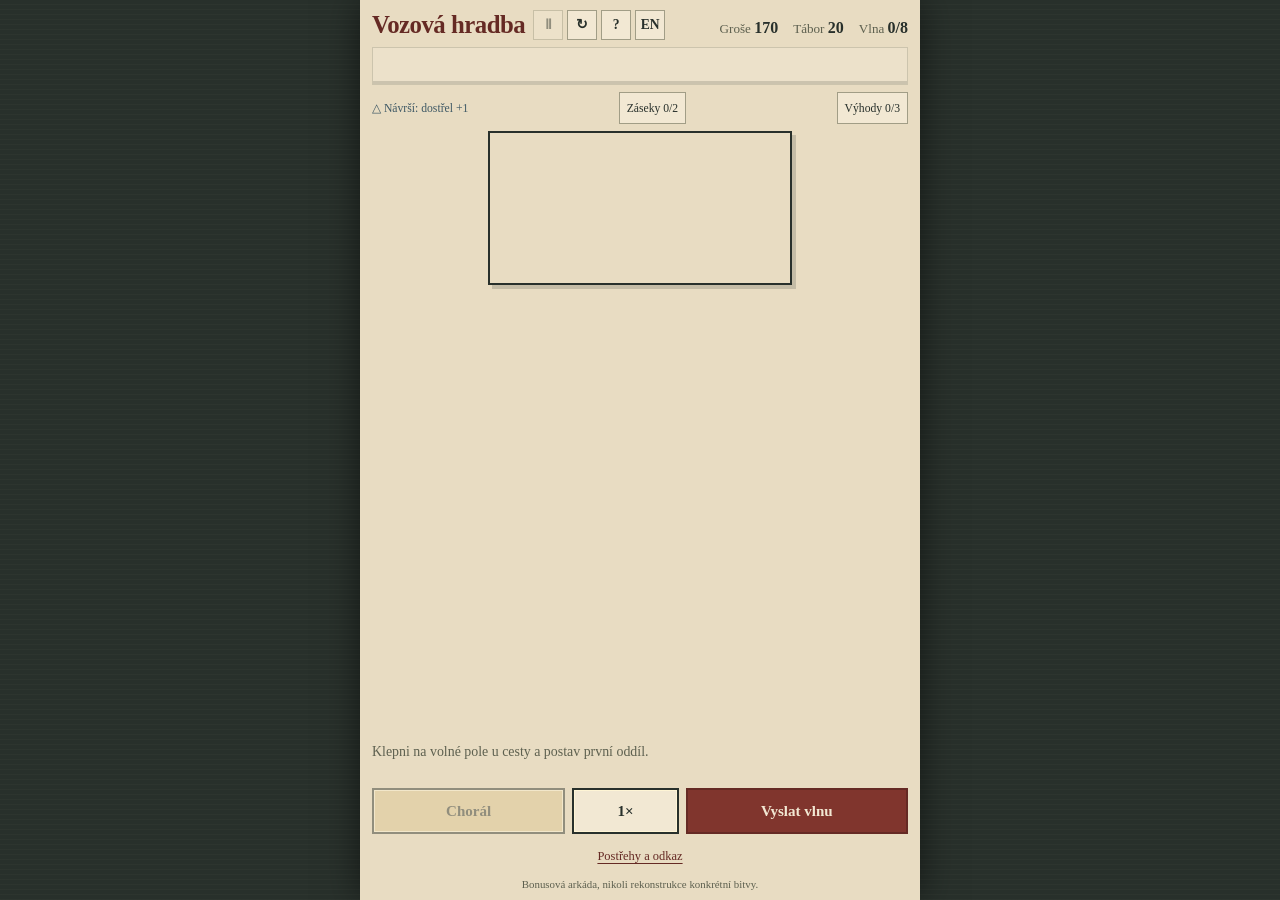
==== bonus/vozova-hradba/index.html @ b23be327 "Přidat samostatnou bonusovou hru Vozová hradba" ====
<!doctype html>
<html lang="cs">
<head>
    <meta charset="utf-8">
    <meta name="viewport" content="width=device-width, initial-scale=1, viewport-fit=cover">
    <meta name="description" content="Vozová hradba: samostatná minihra ze světa Husitských válek.">
    <title>Vozová hradba · Husitské války</title>
    <link rel="stylesheet" href="style.css?v=9">
</head>
<body>
    <main id="app" class="app">
        <header class="hud">
            <div class="brand-row">
                <h1 id="title">Vozová hradba</h1>
                <div class="small-actions">
                    <button id="pause-button" class="icon-button" type="button" aria-label="Pozastavit hru" title="Pauza (P)" disabled>Ⅱ</button>
                    <button id="restart-button" class="icon-button" type="button" aria-label="Nová obrana" title="Nová obrana">↻</button>
                    <button id="help-button" class="icon-button" type="button" aria-label="Jak hrát">?</button>
                    <button id="language-button" class="icon-button lang-button" type="button" aria-label="Switch to English">EN</button>
                </div>
            </div>
            <div class="stats" aria-live="off">
                <span><span id="gold-label">Groše</span> <strong id="gold-value">170</strong></span>
                <span id="camp-wrap"><span id="camp-label">Tábor</span> <strong id="camp-value">20</strong></span>
                <span><span id="wave-label">Vlna</span> <strong id="wave-value">0/8</strong></span>
            </div>
        </header>

        <section class="wave-brief" aria-label="Průběh a složení vlny">
            <div class="wave-caption"><strong id="wave-heading"></strong><span id="wave-remaining"></span></div>
            <div id="wave-roster" class="wave-roster"></div>
            <progress id="wave-progress" max="1" value="0" aria-label="Průběh vlny"></progress>
        </section>

        <nav class="map-tools" aria-label="Terén a příprava obrany" id="map-tools">
            <span id="hill-legend">△ Návrší: dostřel +1</span>
            <button id="barricades-button" type="button">Záseky 0/2</button>
            <button id="tactics-button" type="button">Výhody 0/3</button>
        </nav>

        <section id="stage" class="stage" aria-label="Herní mapa">
            <canvas id="battlefield" tabindex="0" aria-label="Klikatá cesta shora k husitskému táboru. Klepni na volné pole u cesty a postav oddíl."></canvas>
            <div id="paused-banner" class="paused-banner" hidden></div>
        </section>

        <p id="message" class="message" role="status" aria-live="polite">Klepni na volné pole u cesty a postav první oddíl.</p>
        <div class="controls">
            <button id="choral-button" class="action-button choral" type="button" disabled>Chorál</button>
            <button id="speed-button" class="action-button speed" type="button" aria-label="Rychlost hry">1×</button>
            <button id="wave-button" class="action-button primary" type="button">Vyslat vlnu</button>
        </div>
        <button id="feedback-button" class="text-button tester-link" type="button">Postřehy a odkaz</button>
        <p class="historical-note" id="historical-note">Bonusová arkáda, nikoli rekonstrukce konkrétní bitvy.</p>

        <section id="coach" class="coach" aria-label="Krátké zaučení" hidden>
            <span id="coach-progress" class="coach-progress"></span>
            <h2 id="coach-title"></h2>
            <p id="coach-body"></p>
            <div class="coach-actions">
                <button id="coach-action" class="action-button primary" type="button"></button>
                <button id="coach-skip" class="text-button" type="button">Vypnout tipy</button>
            </div>
        </section>
        <section id="build-sheet" class="sheet" aria-labelledby="sheet-title" hidden></section>
        <div id="overlay" class="overlay" hidden>
            <section class="overlay-card" role="dialog" aria-modal="true" aria-labelledby="overlay-title" tabindex="-1">
                <h2 id="overlay-title"></h2>
                <div id="overlay-body"></div>
                <button id="overlay-button" class="action-button primary" type="button"></button>
                <button id="overlay-secondary" class="action-button" type="button" hidden></button>
            </section>
        </div>
    </main>
    <script src="../../js/data/unitTypes.js?v=8.17"></script>
    <script src="../../js/ui/WoodcutRenderer.js?v=8.26"></script>
    <script src="game.js?v=9"></script>
    <script src="session.js?v=9"></script>
    <script src="ui.js?v=9"></script>
</body>
</html>
---- bonus/vozova-hradba/style.css ----
/* Stejný dřevořezový jazyk a barvy jako bojiště hlavní hry. */
:root {
    color-scheme: light;
    --field-page: #e8dcc2;
    --field-page-light: #f2e8d3;
    --field-ink: #28302b;
    --field-ink-soft: #5d604f;
    --field-rule: #a19d86;
    --field-red: #80352d;
    --field-red-dark: #652a24;
    --field-blue: #3f5965;
    --field-gold: #ad8b50;
    font-family: 'Palatino Linotype', 'Book Antiqua', Palatino, Georgia, serif;
}
* { box-sizing: border-box; }
body {
    margin: 0;
    min-height: 100dvh;
    background: repeating-linear-gradient(0deg, rgba(255,242,196,.025) 0 1px, transparent 1px 5px), var(--field-ink);
    color: var(--field-ink);
}
button { font: inherit; color: inherit; cursor: pointer; }
button:disabled { cursor: default; opacity: .45; }
input, select, textarea { font: inherit; color: inherit; }
.text-button { border: 0; background: none; text-decoration: underline; text-underline-offset: 3px; min-height: 30px; padding: 4px 6px; color: var(--field-red-dark); font-size: .78rem; }
.tester-link { flex: 0 0 auto; align-self: center; }
[hidden] { display: none !important; }
:focus-visible { outline: 3px solid var(--field-gold); outline-offset: 2px; }

.app {
    position: relative;
    display: flex;
    flex-direction: column;
    gap: 7px;
    width: min(100%, 560px);
    min-height: 640px;
    height: 100dvh;
    margin: 0 auto;
    padding: 10px 12px calc(10px + env(safe-area-inset-bottom, 0px));
    background: var(--field-page);
    box-shadow: 0 0 35px #0008;
    overflow: hidden;
}
.hud { flex: 0 0 auto; display: flex; align-items: baseline; justify-content: space-between; gap: 8px; flex-wrap: wrap; }
.brand-row { display: flex; align-items: center; gap: 8px; }
.brand-row h1 {
    margin: 0;
    color: var(--field-red-dark);
    font-size: clamp(1.2rem, 4vw, 1.55rem);
    line-height: 1;
    letter-spacing: -.02em;
}
.small-actions { display: flex; gap: 4px; }
.icon-button {
    width: 30px;
    height: 30px;
    padding: 0;
    border: 1px solid var(--field-rule);
    background: var(--field-page-light);
    font-weight: bold;
    line-height: 1;
    font-size: .85rem;
}
.icon-button:hover { background: #e1d2ad; }
.icon-button[aria-pressed="true"] { background: var(--field-red); color: var(--field-page-light); }
.stats { display: flex; gap: clamp(6px, 2vw, 15px); font-size: .82rem; color: var(--field-ink-soft); font-variant-numeric: tabular-nums; }
.stats strong { color: var(--field-ink); font-size: 1rem; }
.stats .low strong { color: var(--field-red); }
.wave-brief { flex: 0 0 auto; padding: 6px 9px 0; background: #f2e8d380; border: 1px solid #a19d8670; }
.wave-caption { display: flex; justify-content: space-between; gap: 8px; font-size: .74rem; color: var(--field-ink-soft); }
.wave-caption strong { color: var(--field-blue); }
.wave-roster { display: flex; align-items: center; flex-wrap: wrap; gap: 3px 13px; min-height: 24px; }
.enemy-badge { display: inline-flex; align-items: center; gap: 4px; font-size: .72rem; white-space: nowrap; }
.enemy-badge > span:first-child { display: flex; }
.enemy-badge .woodcut-icon { width: 20px; height: 20px; color: var(--field-blue); }
#wave-progress { display: block; appearance: none; width: calc(100% + 18px); height: 3px; margin: 3px -9px 0; border: 0; background: #a19d8640; color: var(--field-blue); }
#wave-progress::-webkit-progress-bar { background: #a19d8640; }
#wave-progress::-webkit-progress-value { background: var(--field-blue); }
#wave-progress::-moz-progress-bar { background: var(--field-blue); }
.map-tools { flex: 0 0 auto; display: flex; align-items: center; justify-content: space-between; gap: 5px; font-size: .73rem; }
.map-tools > span { color: var(--field-blue); }
.map-tools button { min-height: 32px; padding: 4px 7px; border: 1px solid var(--field-rule); background: var(--field-page-light); white-space: nowrap; }
.map-tools button:hover { background: #dfd0ab; }
.stage { position: relative; flex: 1 1 auto; min-height: 0; display: grid; place-items: start center; overflow: hidden; }
.paused-banner { position: absolute; z-index: 2; top: 8px; left: 50%; transform: translateX(-50%); padding: 6px 12px; color: var(--field-page-light); background: var(--field-red); border: 1px solid var(--field-ink); font-size: .8rem; white-space: nowrap; pointer-events: none; box-shadow: 2px 2px 0 #28302b50; }
#battlefield {
    display: block;
    max-width: 100%;
    max-height: 100%;
    border: 2px solid var(--field-ink);
    box-shadow: 4px 4px 0 #28302b30;
    touch-action: none;
    background: var(--field-page);
    cursor: crosshair;
}
.message {
    flex: 0 0 auto;
    min-height: 2.7em;
    margin: 0;
    color: var(--field-ink-soft);
    font-size: .87rem;
    line-height: 1.3;
}
.controls { flex: 0 0 auto; display: grid; grid-template-columns: 1fr .55fr 1.15fr; gap: 7px; }
.action-button {
    min-height: 46px;
    padding: 8px 7px;
    border: 2px solid var(--field-ink);
    border-radius: 0;
    background: var(--field-page-light);
    font-weight: bold;
    font-size: .94rem;
    box-shadow: inset 0 0 0 1px #fff5d5;
}
.action-button:hover:not(:disabled) { background: #e2d5b5; }
.action-button:active:not(:disabled) { transform: translate(1px, 1px); }
.action-button.primary { color: var(--field-page-light); background: var(--field-red); border-color: var(--field-red-dark); box-shadow: none; }
.action-button.primary:hover:not(:disabled) { background: var(--field-red-dark); }
.action-button.choral { background: #dec791; }
.action-button.choral.active { color: var(--field-page-light); background: var(--field-gold); opacity: 1; }
.historical-note { flex: 0 0 auto; margin: 0; color: var(--field-ink-soft); text-align: center; font-size: .68rem; }

.sheet {
    position: absolute;
    z-index: 5;
    bottom: 9px;
    left: 8px;
    right: 8px;
    padding: 10px;
    border: 2px solid var(--field-ink);
    background: var(--field-page-light);
    box-shadow: 0 -6px 0 #28302b1e, 0 10px 30px #161c19a0;
    overflow-y: auto;
    overscroll-behavior: contain;
}
.coach { position: absolute; z-index: 3; left: 10px; right: 10px; padding: 12px; border: 2px solid var(--field-gold); background: var(--field-page-light); box-shadow: 4px 4px 0 #28302b30; }
.coach-progress { color: var(--field-ink-soft); font-size: .68rem; text-transform: uppercase; letter-spacing: .08em; }
.coach h2 { margin: 3px 0 6px; color: var(--field-red-dark); font-size: 1.06rem; }
.coach p { margin: 0 0 9px; color: var(--field-ink-soft); font-size: .82rem; line-height: 1.35; }
.coach-actions { display: flex; justify-content: space-between; align-items: center; gap: 8px; }
.coach .action-button { min-height: 36px; font-size: .8rem; }
.sheet-heading { display: flex; justify-content: space-between; align-items: center; gap: 10px; margin-bottom: 8px; }
.sheet h2 { margin: 0; color: var(--field-red-dark); font-size: 1.15rem; }
.close-button { border: 0; background: none; color: var(--field-ink-soft); font-size: 1.7rem; line-height: 1; min-width: 32px; min-height: 32px; }
.close-button:hover { color: var(--field-ink); }
.options { display: grid; grid-template-columns: repeat(2, minmax(0, 1fr)); gap: 8px; }
.option {
    display: grid;
    grid-template-columns: 30px minmax(0, 1fr);
    gap: 2px 6px;
    min-height: 58px;
    padding: 6px 8px;
    border: 1px solid var(--field-rule);
    border-top: 3px solid var(--field-ink);
    background: var(--field-page);
    text-align: left;
}
.option:hover:not(:disabled), .option:focus-visible { background: #dfd0ab; }
.option.selected { border-color: var(--field-red); background: #e2cfaa; box-shadow: inset 0 0 0 1px var(--field-red); }
.option-icon { grid-row: 1 / 3; align-self: center; display: flex; }
.option .woodcut-icon { width: 30px; height: 30px; color: var(--field-red); }
.option-name { display: flex; flex-wrap: wrap; justify-content: space-between; gap: 0 4px; font-weight: bold; font-size: .9rem; }
.option-name b { margin-left: auto; color: var(--field-red-dark); font-variant-numeric: tabular-nums; }
.option-desc { grid-column: 2; color: var(--field-ink-soft); font-size: .72rem; line-height: 1.25; }
.option.unaffordable .option-name b { color: var(--field-ink-soft); }
.build-detail { margin: 8px 0; font-size: .78rem; line-height: 1.3; color: var(--field-ink-soft); min-height: 2.6em; }
.build-detail.placement-warning { color: var(--field-red); font-weight: bold; }
.build-footer { display: grid; grid-template-columns: 1fr auto; gap: 10px; align-items: center; border-top: 1px solid #a19d8670; padding-top: 8px; }
.build-stats { color: var(--field-ink-soft); font-size: .74rem; line-height: 1.4; }
.build-footer .action-button { min-height: 42px; padding-inline: 15px; font-size: .85rem; }
.sheet-info { color: var(--field-ink-soft); font-size: .88rem; line-height: 1.35; margin: 2px 0 12px; }
.effect-note { margin: 0 0 8px; color: var(--field-ink-soft); font-size: .76rem; line-height: 1.4; }
.effect-live { margin: 0 0 12px; color: var(--field-red); font-size: .76rem; font-weight: bold; font-variant-numeric: tabular-nums; }
.upgrade-preview { margin: 0 0 12px; padding-top: 8px; border-top: 1px solid #a19d8670; color: var(--field-blue); font-size: .77rem; line-height: 1.4; }
.sheet-actions { display: grid; grid-template-columns: 1fr 1fr; gap: 8px; }
.terrain-note, .tactic-note { margin: 6px 0; color: var(--field-blue); font-size: .77rem; line-height: 1.35; }
.terrain-note { padding-left: 8px; border-left: 3px solid var(--field-gold); }
.route-tabs { display: grid; grid-template-columns: 1fr 1fr; gap: 8px; margin-bottom: 8px; }
.route-tab { min-height: 36px; border: 1px solid var(--field-rule); background: var(--field-page); font-size: .8rem; }
.route-tab[aria-pressed="true"] { border-color: var(--field-red); background: #e2cfaa; }
.barricade-action { width: 100%; }

.overlay { position: absolute; z-index: 7; inset: 0; display: grid; place-items: center; padding: 18px; background: #19201bc2; }
.overlay-card {
    display: flex;
    flex-direction: column;
    width: min(100%, 390px);
    padding: 22px;
    border: 2px solid var(--field-ink);
    border-top: 5px solid var(--field-red);
    background: var(--field-page-light);
    box-shadow: 7px 7px 0 #0007;
    text-align: center;
    max-height: 100%;
    overflow: hidden;
}
.overlay-card h2 { flex: 0 0 auto; color: var(--field-red-dark); font-size: 1.8rem; margin: 0 0 8px; }
#overlay-body { min-height: 0; overflow-y: auto; overscroll-behavior: contain; }
.overlay-card p { color: var(--field-ink-soft); margin: 8px 0; }
.overlay-card ul { color: var(--field-ink-soft); text-align: left; padding-left: 20px; line-height: 1.4; }
.overlay-card .action-button { flex: 0 0 auto; margin-top: 10px; width: 100%; }
.choice-list { display: grid; gap: 10px; margin: 15px 0; }
.choice-card { display: grid; grid-template-columns: 32px minmax(0, 1fr); gap: 4px 9px; padding: 12px; border: 1px solid var(--field-rule); border-left: 4px solid var(--field-ink); background: var(--field-page); text-align: left; }
.choice-card[aria-pressed="true"] { border-color: var(--field-red); background: #e2cfaa; box-shadow: inset 0 0 0 1px var(--field-red); }
.choice-card:hover { background: #dfd0ab; }
.choice-card .woodcut-icon { width: 32px; height: 32px; color: var(--field-red); }
.choice-card > span:first-child { grid-row: 1 / 3; align-self: center; }
.choice-card strong { color: var(--field-red-dark); font-size: 1rem; }
.choice-card small { grid-column: 2; color: var(--field-ink-soft); font-size: .8rem; line-height: 1.4; }
.overlay-card .choice-note { font-size: .78rem; line-height: 1.4; }
.perk-record { border-top: 1px solid var(--field-rule); padding: 10px 0; text-align: left; }
.perk-record strong { color: var(--field-red-dark); }
.perk-record p { font-size: .85rem; line-height: 1.4; }
.result-card { width: min(100%, 460px); }
.overlay-card .result-grade { color: var(--field-gold); font-weight: bold; }
.result-stats { display: grid; grid-template-columns: repeat(3, 1fr); gap: 6px; margin: 14px 0 8px; }
.result-stats > div { display: flex; flex-direction: column; gap: 3px; padding: 8px 3px; background: var(--field-page); border-bottom: 2px solid var(--field-gold); }
.result-stats strong { font-size: 1.35rem; font-variant-numeric: tabular-nums; }
.result-stats span { color: var(--field-ink-soft); font-size: .7rem; }
.record-line { font-size: .75rem; }
.result-table { width: 100%; margin-top: 16px; border-collapse: collapse; text-align: right; font-size: .83rem; font-variant-numeric: tabular-nums; }
.result-table caption { text-align: left; font-weight: bold; color: var(--field-red-dark); margin-bottom: 8px; }
.result-table th, .result-table td { padding: 7px 3px; border-bottom: 1px solid #a19d8670; }
.result-table th:first-child { text-align: left; }
.result-table thead { font-size: .71rem; color: var(--field-ink-soft); }
.overlay-card .result-note { font-size: .68rem; line-height: 1.4; text-align: left; }
.result-support { padding: 10px; margin: 14px 0; border-left: 3px solid var(--field-gold); background: var(--field-page); text-align: left; }
.overlay-card h3 { font-size: .93rem; color: var(--field-red-dark); margin: 9px 0 5px; }
.result-support h3 { margin-top: 0; }
.result-support p, .result-perks { font-size: .8rem; line-height: 1.35; }
.result-hint { text-align: left; border-top: 1px solid var(--field-rule); padding-top: 10px; margin-top: 12px; }
.result-hint strong { color: var(--field-red-dark); font-size: .85rem; }
.result-hint p { font-size: .81rem; line-height: 1.4; }
.feedback-form { display: grid; gap: 12px; margin: 14px 0; text-align: left; }
.feedback-form label { display: grid; gap: 5px; color: var(--field-ink); font-size: .8rem; font-weight: bold; }
.feedback-form select, .feedback-form textarea { width: 100%; min-width: 0; padding: 8px; border: 1px solid var(--field-rule); border-radius: 0; background: #fff8e8; font-size: 16px; font-weight: normal; }
.feedback-form select { min-height: 42px; }
.feedback-form textarea { resize: vertical; }
.copy-status { font-size: .78rem; line-height: 1.4; }

@media (max-width: 430px) {
    .app { padding-inline: 8px; }
    .hud { align-items: center; }
    .brand-row { width: 100%; justify-content: space-between; gap: 4px; }
    .icon-button { width: 32px; height: 32px; }
    .stats { width: 100%; justify-content: space-between; }
    .message { min-height: 3.8em; font-size: .81rem; }
    .option { padding: 6px; grid-template-columns: 28px minmax(0, 1fr); gap: 2px 5px; }
    .option-name { font-size: .82rem; }
    .option-desc { font-size: .69rem; }
    .build-footer { gap: 7px; }
    .build-footer .action-button { padding-inline: 9px; }
    .map-tools { font-size: .67rem; gap: 4px; }
    .map-tools button { padding-inline: 5px; }
    .overlay { padding: 12px; }
    .overlay-card { padding: 16px; }
    .coach { padding: 9px; }
    .coach p { font-size: .76rem; }
    .result-table { font-size: .77rem; }
}
@media (max-height: 720px) {
    .app { min-height: 0; gap: 5px; }
    .message { min-height: 2.5em; }
}
@media (max-height: 640px) {
    .app { gap: 4px; padding-top: 6px; padding-bottom: max(6px, env(safe-area-inset-bottom, 0px)); }
    .wave-brief { position: relative; display: flex; flex-wrap: wrap; align-items: center; gap: 2px 6px; padding: 3px 6px 5px; }
    .wave-caption { display: contents; }
    .wave-caption strong { font-size: .68rem; }
    #wave-remaining { display: none; }
    .wave-roster { flex: 1; justify-content: flex-end; min-height: 20px; gap: 3px 6px; }
    .enemy-badge { font-size: .65rem; gap: 2px; }
    .enemy-badge .woodcut-icon { width: 16px; height: 16px; }
    #wave-progress { position: absolute; left: 0; bottom: 0; margin: 0; width: 100%; }
    .message { font-size: .76rem; line-height: 1.25; }
    .historical-note { display: none; }
}
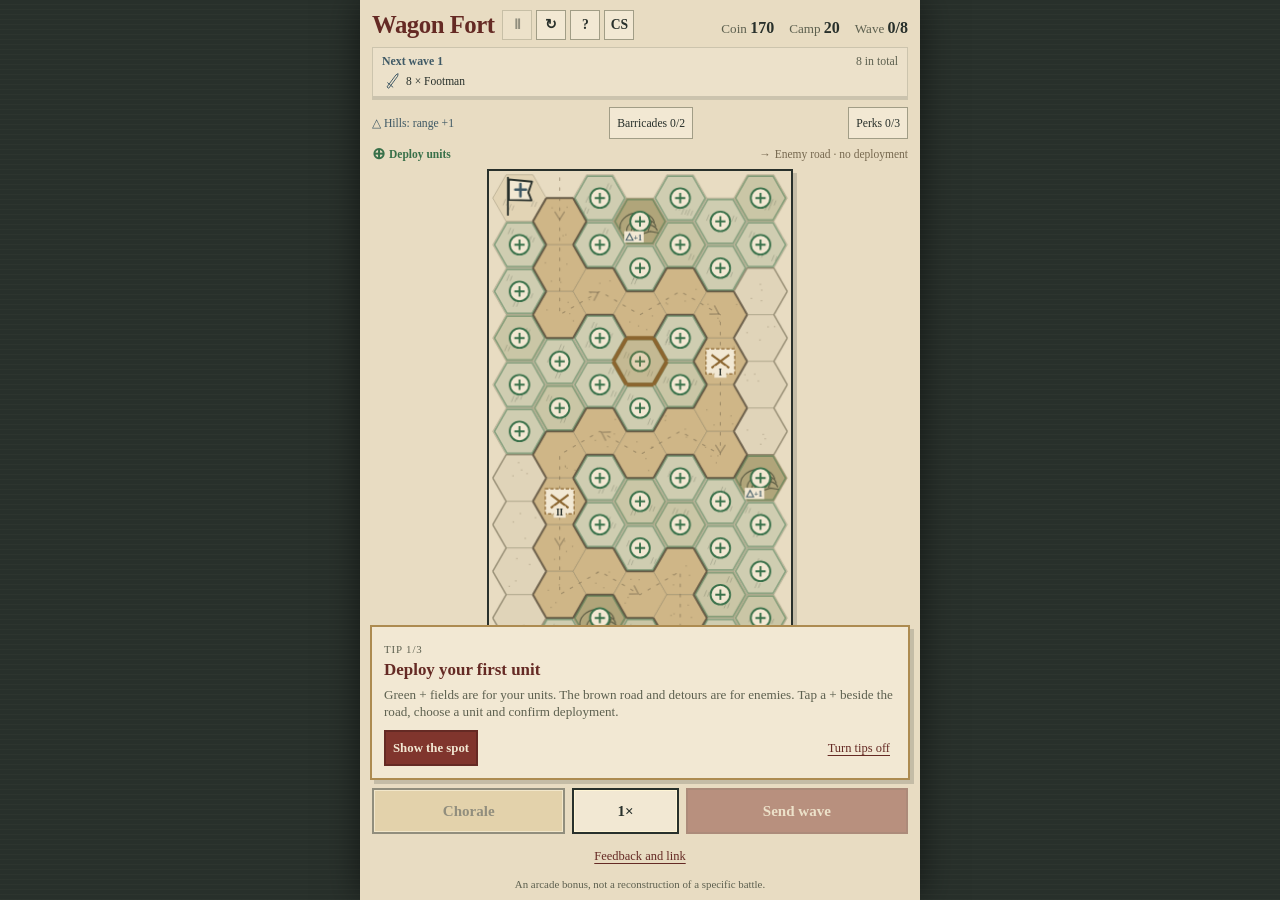
==== commit 1c7fd704: "Zpřehlednit krycí palbu a stavbu obrany, upravit bombardu" ====
--- a/bonus/vozova-hradba/index.html
+++ b/bonus/vozova-hradba/index.html
@@ -5,7 +5,7 @@
     <meta name="viewport" content="width=device-width, initial-scale=1, viewport-fit=cover">
     <meta name="description" content="Vozová hradba: samostatná minihra ze světa Husitských válek.">
     <title>Vozová hradba · Husitské války</title>
-    <link rel="stylesheet" href="style.css?v=9">
+    <link rel="stylesheet" href="style.css?v=9.1">
 </head>
 <body>
     <main id="app" class="app">
@@ -38,12 +38,17 @@
             <button id="tactics-button" type="button">Výhody 0/3</button>
         </nav>
 
+        <p class="placement-legend" id="placement-legend">
+            <span class="build-legend"><span aria-hidden="true">⊕</span> <span id="build-legend">Stavba oddílů</span></span>
+            <span class="road-legend"><span aria-hidden="true">→</span> <span id="road-legend">Cesta nepřítele · bez stavby</span></span>
+        </p>
+
         <section id="stage" class="stage" aria-label="Herní mapa">
-            <canvas id="battlefield" tabindex="0" aria-label="Klikatá cesta shora k husitskému táboru. Klepni na volné pole u cesty a postav oddíl."></canvas>
+            <canvas id="battlefield" tabindex="0" aria-label="Zelená pole s pluskem jsou pro stavbu oddílů. Hnědá cesta a objížďky patří nepříteli; tam stavět nelze."></canvas>
             <div id="paused-banner" class="paused-banner" hidden></div>
         </section>
 
-        <p id="message" class="message" role="status" aria-live="polite">Klepni na volné pole u cesty a postav první oddíl.</p>
+        <p id="message" class="message" role="status" aria-live="polite">Klepni na zelené pole s + u cesty a postav první oddíl. Na cestě ani objížďkách se nestaví.</p>
         <div class="controls">
             <button id="choral-button" class="action-button choral" type="button" disabled>Chorál</button>
             <button id="speed-button" class="action-button speed" type="button" aria-label="Rychlost hry">1×</button>
@@ -73,8 +78,8 @@
     </main>
     <script src="../../js/data/unitTypes.js?v=8.17"></script>
     <script src="../../js/ui/WoodcutRenderer.js?v=8.26"></script>
-    <script src="game.js?v=9"></script>
+    <script src="game.js?v=9.1"></script>
     <script src="session.js?v=9"></script>
-    <script src="ui.js?v=9"></script>
+    <script src="ui.js?v=9.1"></script>
 </body>
 </html>
--- a/bonus/vozova-hradba/style.css
+++ b/bonus/vozova-hradba/style.css
@@ -81,6 +81,11 @@
 .map-tools > span { color: var(--field-blue); }
 .map-tools button { min-height: 32px; padding: 4px 7px; border: 1px solid var(--field-rule); background: var(--field-page-light); white-space: nowrap; }
 .map-tools button:hover { background: #dfd0ab; }
+.placement-legend { flex: 0 0 auto; display: flex; flex-wrap: wrap; justify-content: space-between; gap: 3px 12px; margin: 0; font-size: .72rem; line-height: 1.3; }
+.placement-legend > span { display: inline-flex; align-items: center; gap: 4px; }
+.build-legend { color: #387049; font-weight: bold; }
+.build-legend > span:first-child { font-size: 1rem; line-height: 1; }
+.road-legend { color: #76684f; }
 .stage { position: relative; flex: 1 1 auto; min-height: 0; display: grid; place-items: start center; overflow: hidden; }
 .paused-banner { position: absolute; z-index: 2; top: 8px; left: 50%; transform: translateX(-50%); padding: 6px 12px; color: var(--field-page-light); background: var(--field-red); border: 1px solid var(--field-ink); font-size: .8rem; white-space: nowrap; pointer-events: none; box-shadow: 2px 2px 0 #28302b50; }
 #battlefield {
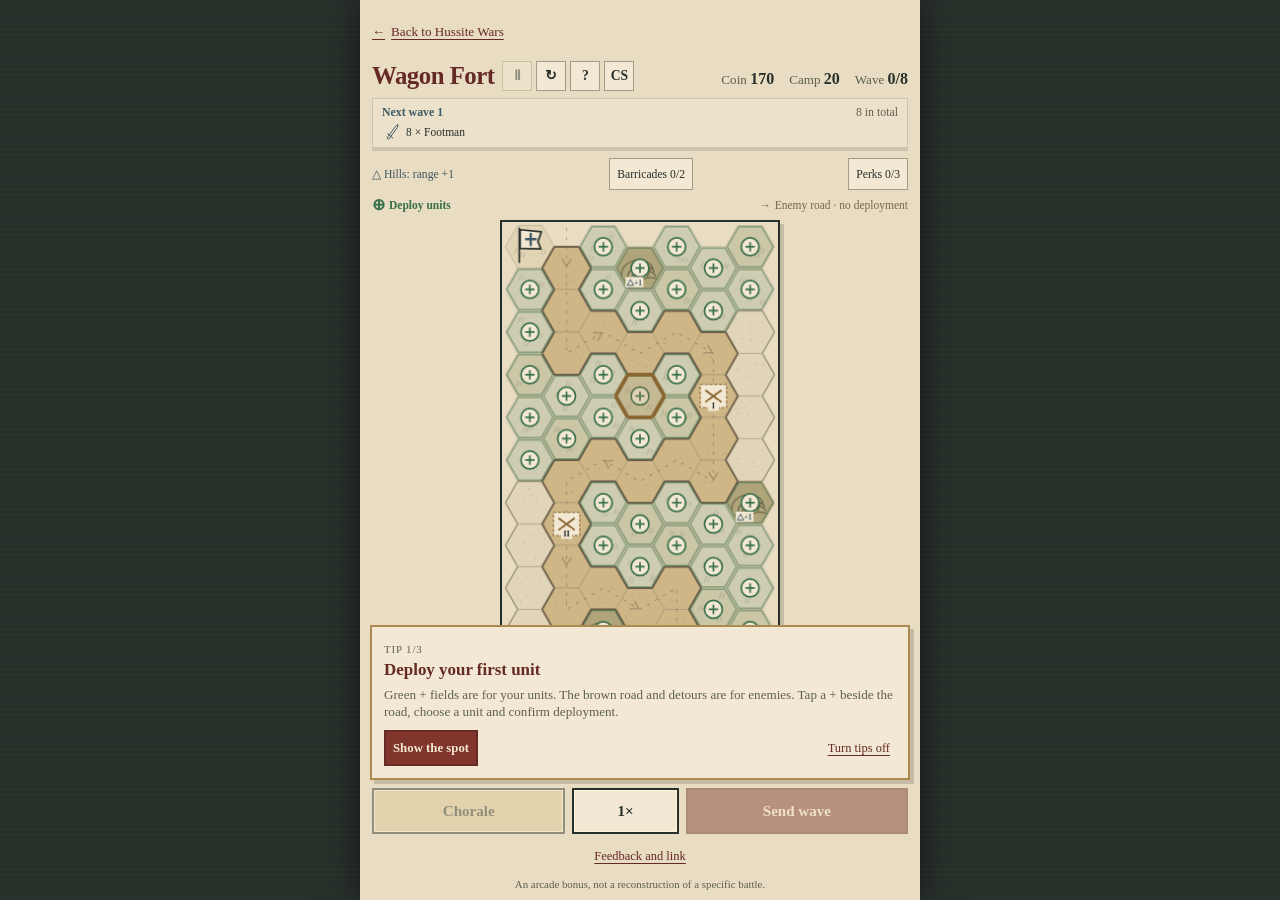
==== commit efc7b20d: "Opravit Most a zpřehlednit ovládání i značky jednotek" ====
--- a/bonus/vozova-hradba/index.html
+++ b/bonus/vozova-hradba/index.html
@@ -5,10 +5,11 @@
     <meta name="viewport" content="width=device-width, initial-scale=1, viewport-fit=cover">
     <meta name="description" content="Vozová hradba: samostatná minihra ze světa Husitských válek.">
     <title>Vozová hradba · Husitské války</title>
-    <link rel="stylesheet" href="style.css?v=9.1">
+    <link rel="stylesheet" href="style.css?v=9.2">
 </head>
 <body>
     <main id="app" class="app">
+        <a id="main-game-link" class="main-game-link" href="../../index.html">← <span id="main-game-label">Zpět do Husitských válek</span></a>
         <header class="hud">
             <div class="brand-row">
                 <h1 id="title">Vozová hradba</h1>
@@ -77,9 +78,9 @@
         </div>
     </main>
     <script src="../../js/data/unitTypes.js?v=8.17"></script>
-    <script src="../../js/ui/WoodcutRenderer.js?v=8.26"></script>
+    <script src="../../js/ui/WoodcutRenderer.js?v=8.28"></script>
     <script src="game.js?v=9.1"></script>
     <script src="session.js?v=9"></script>
-    <script src="ui.js?v=9.1"></script>
+    <script src="ui.js?v=9.2"></script>
 </body>
 </html>
--- a/bonus/vozova-hradba/style.css
+++ b/bonus/vozova-hradba/style.css
@@ -24,6 +24,8 @@
 input, select, textarea { font: inherit; color: inherit; }
 .text-button { border: 0; background: none; text-decoration: underline; text-underline-offset: 3px; min-height: 30px; padding: 4px 6px; color: var(--field-red-dark); font-size: .78rem; }
 .tester-link { flex: 0 0 auto; align-self: center; }
+.main-game-link { display: flex; flex: 0 0 auto; align-items: center; align-self: flex-start; gap: 6px; min-height: 44px; max-width: 100%; color: var(--field-red-dark); font-size: .82rem; line-height: 1.3; text-underline-offset: 3px; overflow-wrap: anywhere; }
+.main-game-link:hover { color: var(--field-ink); }
 [hidden] { display: none !important; }
 :focus-visible { outline: 3px solid var(--field-gold); outline-offset: 2px; }
 
